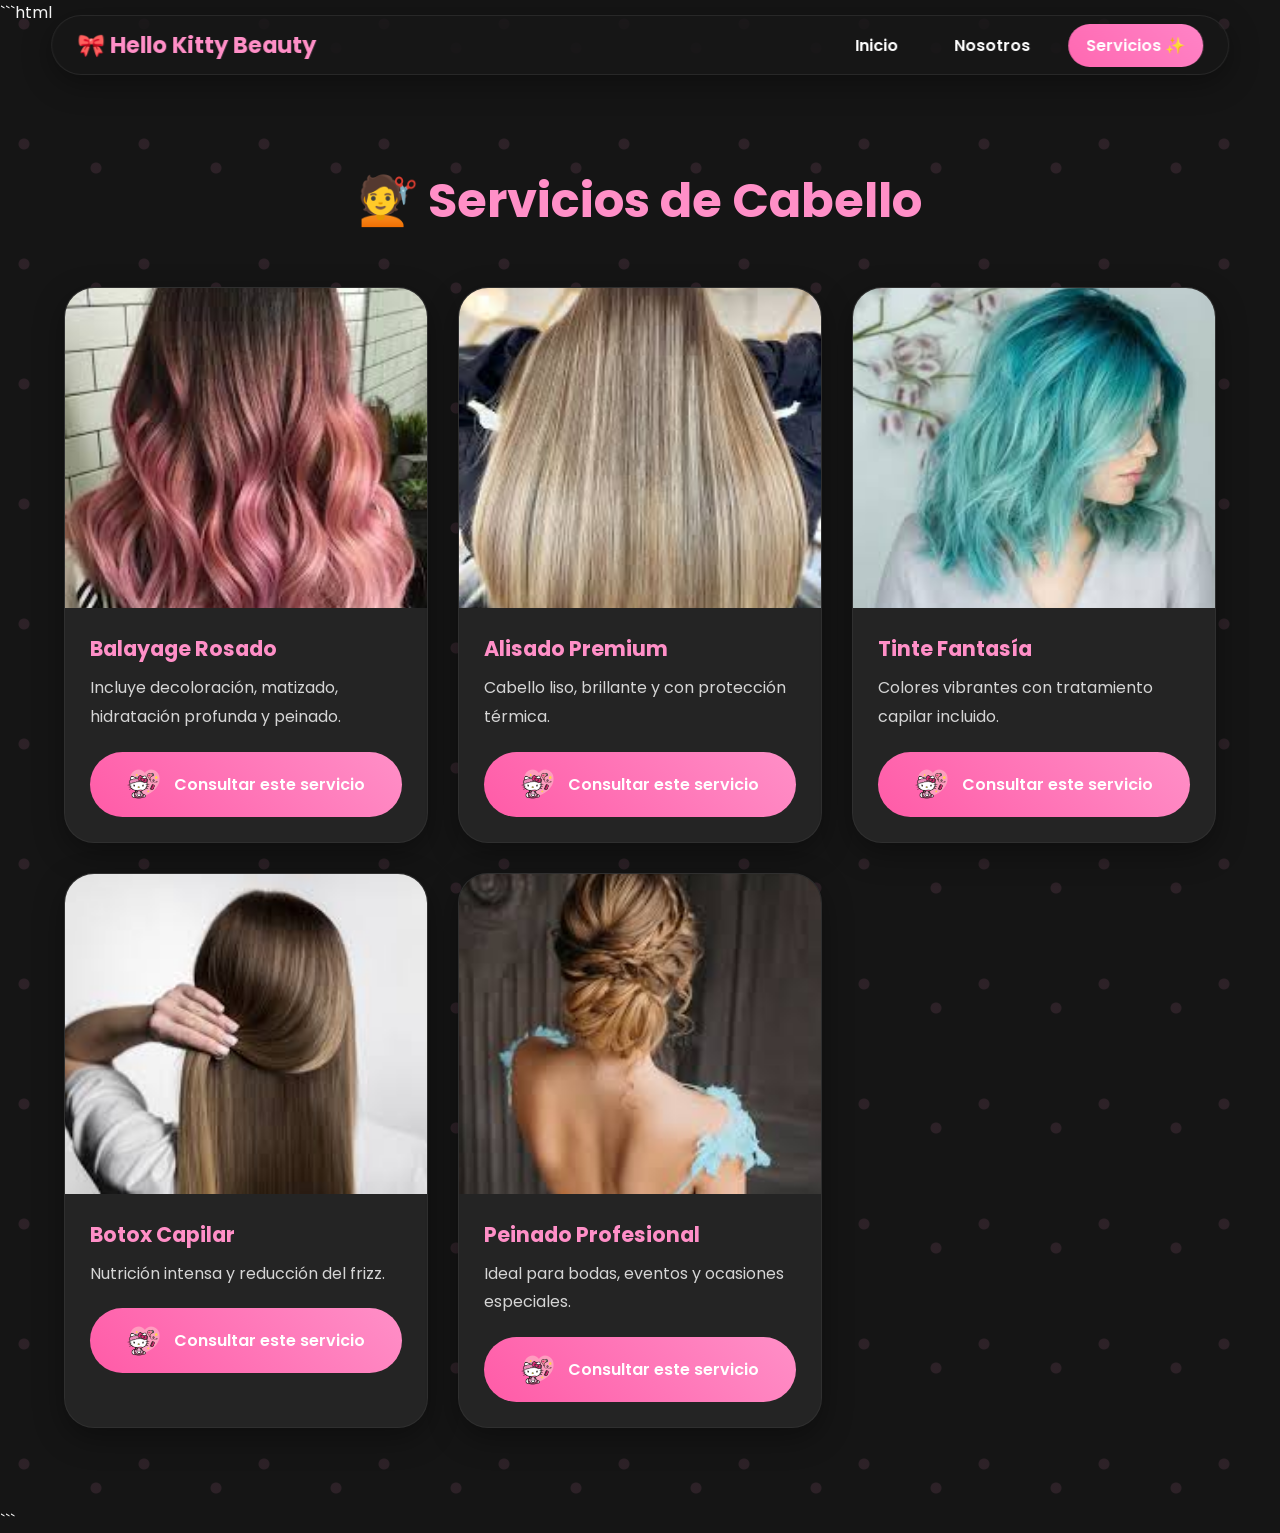
==== cabello.html @ 28733e9c "Add files via upload" ====
```html
<!DOCTYPE html>
<html lang="es">

<head>
<meta charset="UTF-8">
<meta name="viewport" content="width=device-width, initial-scale=1.0">

<title>Cabello | Hello Kitty Beauty</title>

<link rel="stylesheet" href="style.css">

<link href="https://fonts.googleapis.com/css2?family=Poppins:wght@300;400;500;600;700&display=swap" rel="stylesheet">
</head>

<body>
<!-- HEADER -->

<header>

<div class="logo">
🎀 Hello Kitty Beauty
</div>

<button class="menu-btn">
☰
</button>

<nav>

<ul class="menu">

<li>
<a href="index.html">Inicio</a>
</li>

<li>
<a href="nosotros.html">Nosotros</a>
</li>

<li class="dropdown">

<a href="#" class="servicios-btn">
Servicios ✨
</a>

<ul class="submenu">

<li><a href="cabello.html">💇 Cabello</a></li>

<li><a href="cejas.html">👁️ Cejas</a></li>

<li><a href="pestanas.html">✨ Pestañas</a></li>

<li><a href="manicure.html">💅 Manicure</a></li>

<li><a href="pedicure.html">🦶 Pedicure</a></li>

</ul>

</li>

</ul>

</nav>

</header>

<section class="servicios-page">

<h1>💇 Servicios de Cabello</h1>

<div class="servicios-grid">

<div class="service-card">

<img src="img/cabello1.jpg">

<div class="service-info">

<h3>Balayage Rosado</h3>

<p>
Incluye decoloración, matizado,
hidratación profunda y peinado.
</p>

<a href="https://wa.me/50361207787?text=Hola,%20quiero%20información%20sobre%20Balayage%20Rosado,%20por%20favor."
class="btn-whatsapp">

<img src="img/kitty-icon.png">

Consultar este servicio

</a>

</div>

</div>

<div class="service-card">

<img src="img/cabello2.jpg">

<div class="service-info">

<h3>Alisado Premium</h3>

<p>
Cabello liso, brillante y con
protección térmica.
</p>

<a href="https://wa.me/50361207787?text=Hola,%20quiero%20información%20sobre%20este%20servicio,%20por%20favor."
class="btn-whatsapp">

<img src="img/kitty-icon.png">

Consultar este servicio

</a>

</div>

</div>

<div class="service-card">

<img src="img/cabello3.jpg">

<div class="service-info">

<h3>Tinte Fantasía</h3>

<p>
Colores vibrantes con tratamiento
capilar incluido.
</p>

<a href="https://wa.me/50361207787?text=Hola,%20quiero%20información%20sobre%20este%20servicio,%20por%20favor."
class="btn-whatsapp">

<img src="img/kitty-icon.png">

Consultar este servicio

</a>

</div>

</div>

<div class="service-card">

<img src="img/cabello4.jpg">

<div class="service-info">

<h3>Botox Capilar</h3>

<p>
Nutrición intensa y reducción
del frizz.
</p>

<a href="https://wa.me/50361207787?text=Hola,%20quiero%20información%20sobre%20este%20servicio,%20por%20favor."
class="btn-whatsapp">

<img src="img/kitty-icon.png">

Consultar este servicio

</a>

</div>

</div>

<div class="service-card">

<img src="img/cabello5.jpg">

<div class="service-info">

<h3>Peinado Profesional</h3>

<p>
Ideal para bodas, eventos y
ocasiones especiales.
</p>

<a href="https://wa.me/50361207787?text=Hola,%20quiero%20información%20sobre%20este%20servicio,%20por%20favor."
class="btn-whatsapp">

<img src="img/kitty-icon.png">

Consultar este servicio

</a>

</div>

</div>

</div>

</section>
<script src="script.js"></script>

</body>
</html>
```
---- style.css ----
*{
margin:0;
padding:0;
box-sizing:border-box;
font-family:'Poppins',sans-serif;
}

html{
scroll-behavior:smooth;
}

body{
background:#151515;
color:#f5f5f5;
cursor:url('img/kitty-cursor.png'),auto;
background-image:
radial-gradient(circle at 20% 20%, rgba(255,143,199,.10) 5px, transparent 6px),
radial-gradient(circle at 80% 40%, rgba(255,143,199,.10) 5px, transparent 6px);
background-size:120px 120px;
overflow-x:hidden;
}

/* LOADER */

#loader{
position:fixed;
inset:0;
background:#151515;
display:flex;
flex-direction:column;
justify-content:center;
align-items:center;
z-index:99999;
}

#loader img{
width:250px;
max-width:80%;
}

#loader h2{
margin-top:15px;
color:#ff8fc7;
}

/* HEADER */

header{
position:fixed;
top:15px;
left:50%;
transform:translateX(-50%);
width:92%;
max-width:1200px;
padding:12px 25px;
border-radius:60px;
display:flex;
justify-content:space-between;
align-items:center;
background:rgba(25,25,25,.55);
backdrop-filter:blur(25px);
-webkit-backdrop-filter:blur(25px);
border:1px solid rgba(255,255,255,.08);
box-shadow:0 8px 30px rgba(0,0,0,.35);
z-index:1000;
}

.logo{
font-size:1.4rem;
font-weight:700;
color:#ff8fc7;
}

.menu{
display:flex;
align-items:center;
gap:20px;
list-style:none;
}

.menu li{
position:relative;
}

.menu a{
text-decoration:none;
color:#fff;
padding:10px 18px;
border-radius:30px;
font-weight:600;
transition:.3s;
}

.menu a:hover{
background:#ff5ba7;
}

/* BOTON SERVICIOS */

.servicios-btn{
background:linear-gradient(45deg,#ff5ba7,#ff84c7,#ffb3d9);
background-size:300% 300%;
animation:kittyColor 6s infinite;
color:white !important;
}

@keyframes kittyColor{
0%{background-position:0% 50%;}
50%{background-position:100% 50%;}
100%{background-position:0% 50%;}
}

/* SUBMENU */

.submenu{
position:absolute;
top:55px;
left:0;
width:220px;
background:#242424;
border-radius:20px;
padding:10px;
list-style:none;
box-shadow:0 10px 30px rgba(0,0,0,.3);
opacity:0;
visibility:hidden;
transform:translateY(15px);
transition:.3s;
}

.dropdown:hover .submenu{
opacity:1;
visibility:visible;
transform:translateY(0);
}

.submenu a{
display:block;
}

/* HERO */

.hero{
min-height:85vh;
padding-top:120px;
display:flex;
flex-direction:column;
justify-content:center;
align-items:center;
text-align:center;
background:linear-gradient(to bottom,#2a1c26,#151515);
}

.hero h1{
font-size:4rem;
color:#ff8fc7;
}

.hero p{
margin-top:15px;
color:#ddd;
}
.fire-title{

position:relative;

font-size:4rem;

font-weight:700;

color:#ffd7ea;

text-shadow:
0 0 10px #ff8fc7,
0 0 20px #ff8fc7,
0 0 40px #ff5ba7;

z-index:2;

}

.fire-title{

font-size:4rem;
font-weight:700;

background:
linear-gradient(
180deg,
#ff2f8d 0%,
#ff4fa3 15%,
#ff73ba 30%,
#ffd6eb 45%,
#ff73ba 60%,
#ff4fa3 80%,
#ff2f8d 100%
);

background-size:100% 400%;

-webkit-background-clip:text;
background-clip:text;

-webkit-text-fill-color:transparent;

animation:fireText 2.5s linear infinite;

text-shadow:
0 0 8px rgba(255,143,199,.25);

}
@keyframes fireText{

0%{
background-position:center 100%;
}

100%{
background-position:center 0%;
}

}

/* CARRUSEL */

.slider{
width:95%;
max-width:1400px;
margin:40px auto;
overflow:hidden;
border-radius:30px;
position:relative;
border:2px solid rgba(255,143,199,.2);
box-shadow:0 10px 30px rgba(0,0,0,.4);
}

.slider::before{
content:"🎀";
position:absolute;
top:15px;
right:20px;
font-size:35px;
z-index:5;
animation:floatBow 3s infinite ease-in-out;
}

.slides{
display:flex;
animation:slide 20s infinite;
}

.slide{
min-width:100%;
}

.slide img{
width:100%;
height:600px;
object-fit:cover;
display:block;
}

@keyframes slide{
0%,20%{transform:translateX(0);}
25%,45%{transform:translateX(-100%);}
50%,70%{transform:translateX(-200%);}
75%,95%{transform:translateX(-300%);}
100%{transform:translateX(0);}
}

@keyframes floatBow{
50%{transform:translateY(-8px);}
}

/* CARDS */

.categorias{
padding:60px 5%;
display:grid;
grid-template-columns:repeat(auto-fit,minmax(260px,1fr));
gap:25px;
}

.card{
background:#242424;
border-radius:25px;
overflow:hidden;
text-decoration:none;
box-shadow:0 5px 20px rgba(0,0,0,.3);
transition:.35s;
position:relative;
}

.card:hover{
transform:translateY(-10px) scale(1.03);
box-shadow:0 10px 35px rgba(255,91,167,.25);
}

.card img{
width:100%;
height:260px;
object-fit:cover;
}

.card-info{
padding:18px;
}

.card-info h3{
color:#ff8fc7;
margin-bottom:8px;
}

.card-info p{
color:#cfcfcf;
font-size:.95rem;
line-height:1.5;
}

/* TITULOS */

section h2{
text-align:center;
margin:50px 0 20px;
font-size:2rem;
color:#ff8fc7;
}

/* GALERIA */

.pinterest{
column-count:4;
column-gap:15px;
padding:30px;
}

.pinterest img{
width:100%;
margin-bottom:15px;
border-radius:20px;
transition:.3s;
cursor:pointer;
}

.pinterest img:hover{
transform:scale(1.03);
}

/* MODAL */

.modal{
position:fixed;
inset:0;
background:rgba(0,0,0,.75);
backdrop-filter:blur(12px);
display:none;
justify-content:center;
align-items:center;
padding:20px;
z-index:99999;
}

.modal.active{
display:flex;
}

.modal-content{
position:relative;
background:#242424;
max-width:700px;
width:100%;
border-radius:25px;
overflow:hidden;
text-align:center;
}

.modal-content img{
width:100%;
max-height:500px;
object-fit:cover;
}

.modal-content h2{
padding:20px 20px 10px;
color:#ff8fc7;
}

.modal-content p{
padding:0 20px 25px;
color:#ddd;
}

.close-modal{
position:absolute;
top:10px;
right:20px;
font-size:40px;
color:white;
cursor:pointer;
}
#modalPrice{

font-size:2rem;

color:#ff8fc7;

margin-bottom:20px;

font-weight:700;

}
.modal-btn{

display:flex;

justify-content:center;
align-items:center;

gap:10px;

width:90%;

margin:0 auto 25px;

padding:15px;

border-radius:50px;

text-decoration:none;

background:
linear-gradient(
45deg,
#ff5ba7,
#ff8fc7
);

color:white;

font-weight:600;

transition:.4s;

}

.modal-btn:hover{

transform:scale(1.03);

box-shadow:
0 0 25px rgba(255,143,199,.4);

}

.modal-btn img{

width:35px;
height:35px;

object-fit:contain;

}

/* WHATSAPP */

.whatsapp{
position:fixed;
right:25px;
bottom:25px;
width:65px;
height:65px;
background:#25D366;
display:flex;
justify-content:center;
align-items:center;
border-radius:50%;
font-size:30px;
text-decoration:none;
z-index:999;
}

/* FLORES Y CORAZONES */

.sakura{
position:fixed;
top:-20px;
width:18px;
height:18px;
background:#ffcce6;
border-radius:60% 40% 60% 40%;
pointer-events:none;
animation:sakuraFall linear infinite;
}

@keyframes sakuraFall{
to{
transform:translateY(110vh) rotate(360deg);
}
}

.heart{
position:fixed;
bottom:-30px;
pointer-events:none;
animation:floatHeart 8s linear forwards;
}

@keyframes floatHeart{
to{
transform:translateY(-110vh);
opacity:0;
}
}

/* MENU MOVIL */

.menu-btn{
display:none;
background:none;
border:none;
font-size:30px;
color:#ff8fc7;
cursor:pointer;
}

/* RESPONSIVE */

@media(max-width:991px){
.hero h1{font-size:2.8rem;}
.pinterest{column-count:3;}
.slide img{height:420px;}
}

@media(max-width:768px){

.menu-btn{
display:block;
}

nav{
display:none;
width:100%;
}

nav.active{
display:block;
}

.menu{
flex-direction:column;
margin-top:15px;
}

.submenu{
position:relative;
top:auto;
opacity:1;
visibility:visible;
transform:none;
display:none;
width:100%;
}

.dropdown:hover .submenu{
display:block;
}

.hero h1{
font-size:2rem;
}

.slide img{
height:280px;
}

.pinterest{
column-count:2;
}

.categorias{
grid-template-columns:1fr;
}
}

@media(max-width:480px){

.hero h1{
font-size:1.6rem;
}

.slide img{
height:220px;
}

.pinterest{
column-count:1;
padding:15px;
}
}
/* ==========================
   NOSOTROS
========================== */

#nosotros{
font-family:'Poppins',sans-serif;

padding:140px 20px 80px;

display:flex;
justify-content:center;
align-items:center;

scroll-margin-top:120px;

}

.about-card{

width:100%;
max-width:1100px;

display:grid;
grid-template-columns:350px 1fr;

gap:50px;

align-items:center;

padding:50px;

background:rgba(255,255,255,.05);

backdrop-filter:blur(20px);
-webkit-backdrop-filter:blur(20px);

border-radius:35px;

border:1px solid rgba(255,255,255,.08);

box-shadow:
0 15px 40px rgba(0,0,0,.35),
0 0 40px rgba(255,143,199,.08);

position:relative;

overflow:hidden;

}

/* brillo decorativo */

.about-card::before{

content:"";

position:absolute;

top:-100px;
right:-100px;

width:250px;
height:250px;

border-radius:50%;

background:
rgba(255,143,199,.08);

filter:blur(30px);

}

/* FOTO */

.about-img{

display:flex;
justify-content:center;
align-items:center;

}

.about-img img{

width:100%;
max-width:320px;

height:320px;

object-fit:cover;

border-radius:30px;

border:3px solid #ff8fc7;

box-shadow:
0 0 30px rgba(255,143,199,.25);

transition:.4s;

}

.about-img img:hover{

transform:scale(1.04);

box-shadow:
0 0 40px rgba(255,143,199,.45);

}

/* TEXTO */

.about-content{

position:relative;
z-index:2;

}

.about-content h2{

color:#ff8fc7;

font-size:2.8rem;

margin-bottom:20px;

}

.about-content p{

line-height:1.9;

color:#dcdcdc;

margin-bottom:18px;

font-size:1rem;

}

/* TABLET */

@media(max-width:900px){

.about-card{

grid-template-columns:1fr;

text-align:center;

padding:40px 30px;

}

.about-img img{

max-width:280px;
height:280px;

}

.about-content h2{

font-size:2.2rem;

}

}

/* TELEFONO */

@media(max-width:600px){

#nosotros{

padding:120px 15px 60px;

}

.about-card{

padding:30px 20px;

gap:25px;

}

.about-img img{

max-width:220px;
height:220px;

}

.about-content h2{

font-size:1.8rem;

}

.about-content p{

font-size:.95rem;

line-height:1.7;

}

}
/* ====================================
PAGINAS DE SERVICIOS
Cabello - Cejas - Pestañas
Manicure - Pedicure
==================================== */

.servicios-page{

padding:140px 5% 80px;

}

.servicios-page h1{

text-align:center;

font-size:3rem;

color:#ff8fc7;

margin-bottom:50px;

}

.servicios-grid{

display:grid;

grid-template-columns:
repeat(auto-fit,minmax(320px,1fr));

gap:30px;

}

/* TARJETAS */

.service-card{

background:#242424;

border-radius:30px;

overflow:hidden;

border:1px solid rgba(255,255,255,.05);

box-shadow:
0 10px 30px rgba(0,0,0,.35);

transition:.4s;

}

.service-card:hover{

transform:
translateY(-10px);

box-shadow:
0 15px 40px rgba(255,143,199,.15);

}

.service-card img{

width:100%;

height:320px;

object-fit:cover;

display:block;

}

/* INFO */

.service-info{

padding:25px;

}

.service-info h3{

color:#ff8fc7;

font-size:1.3rem;

margin-bottom:10px;

}

.service-info p{

color:#d5d5d5;

line-height:1.8;

margin-bottom:20px;

}

/* BOTON */

.btn-whatsapp{

display:flex;

justify-content:center;
align-items:center;

gap:12px;

padding:15px;

border-radius:50px;

text-decoration:none;

font-weight:600;

background:
linear-gradient(
45deg,
#ff5ba7,
#ff8fc7
);

color:white;

transition:.4s;

}

.btn-whatsapp:hover{

transform:scale(1.04);

box-shadow:
0 0 25px rgba(255,143,199,.4);

}

/* IMAGEN HELLO KITTY */

.btn-whatsapp img{

width:35px;
height:35px;

object-fit:contain;

transition:.4s;

}

.btn-whatsapp:hover img{

transform:
rotate(10deg)
scale(1.15);

}

/* EFECTO BRILLO */

.service-card::before{

content:"";

position:absolute;

top:0;
left:-100%;

width:50%;
height:100%;

background:
linear-gradient(
90deg,
transparent,
rgba(255,255,255,.15),
transparent
);

transition:.8s;

}

.service-card{

position:relative;

}

.service-card:hover::before{

left:150%;

}

/* RESPONSIVE */

@media(max-width:900px){

.servicios-page h1{

font-size:2.3rem;

}

}

@media(max-width:768px){

.servicios-grid{

grid-template-columns:1fr;

}

.service-card img{

height:280px;

}

}

@media(max-width:480px){

.servicios-page{

padding:120px 15px 60px;

}

.servicios-page h1{

font-size:1.8rem;

}

.service-card img{

height:240px;

}

.service-info{

padding:20px;

}

}
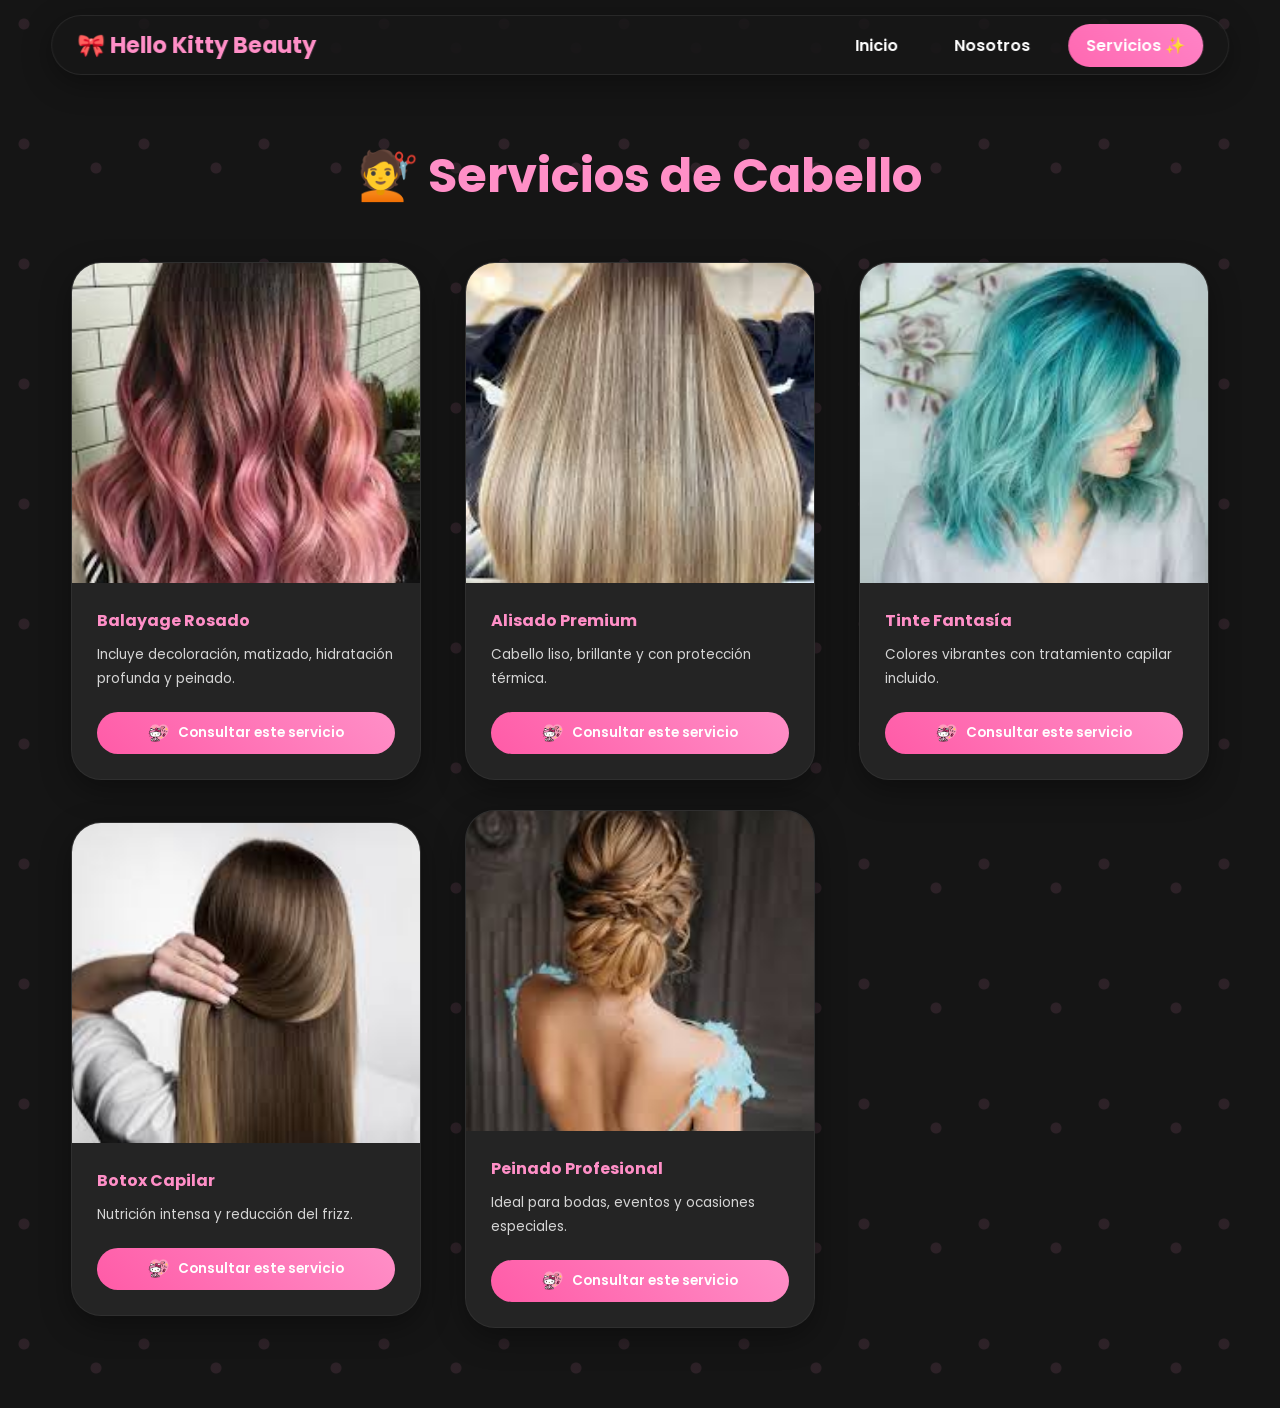
==== commit 86ce76c7: "Update cabello.html" ====
--- a/cabello.html
+++ b/cabello.html
@@ -1,4 +1,3 @@
-```html
 <!DOCTYPE html>
 <html lang="es">
 
@@ -209,4 +208,3 @@
 
 </body>
 </html>
-```
--- a/style.css
+++ b/style.css
@@ -95,6 +95,124 @@
 background:#ff5ba7;
 }
 
+@media(max-width:768px){
+
+header{
+
+width:95%;
+padding:10px 18px;
+
+border-radius:30px;
+
+display:flex;
+justify-content:space-between;
+align-items:center;
+
+}
+
+.logo{
+
+font-size:16px;
+
+}
+
+.menu-btn{
+
+display:block;
+
+font-size:24px;
+
+color:#ff8fc7;
+
+background:none;
+border:none;
+
+}
+
+nav{
+
+display:none;
+
+width:100%;
+
+margin-top:10px;
+
+}
+
+nav.active{
+
+display:block;
+
+}
+
+.menu{
+
+display:flex;
+flex-direction:column;
+
+gap:8px;
+
+width:100%;
+
+}
+
+.menu li{
+
+width:100%;
+
+}
+
+.menu a{
+
+display:block;
+
+width:100%;
+
+padding:10px 15px;
+
+font-size:.9rem;
+
+text-align:center;
+
+border-radius:15px;
+
+}
+
+.submenu{
+
+position:relative;
+
+top:auto;
+left:auto;
+
+width:100%;
+
+margin-top:5px;
+
+background:#1f1f1f;
+
+border-radius:15px;
+
+display:none;
+
+}
+
+.dropdown:hover .submenu{
+
+display:block;
+
+}
+
+.submenu a{
+
+padding:8px 12px;
+
+font-size:.85rem;
+
+}
+
+}
+
 /* BOTON SERVICIOS */
 
 .servicios-btn{
@@ -161,7 +279,7 @@
 color:#ddd;
 }
 .fire-title{
-
+text-align:center;
 position:relative;
 
 font-size:4rem;
@@ -1025,6 +1143,7 @@
 
 }
 
+
 @media(max-width:768px){
 
 .servicios-grid{
@@ -1040,6 +1159,42 @@
 }
 
 }
+.btn-whatsapp{
+
+padding:10px 15px;
+
+font-size:.85rem;
+
+gap:8px;
+
+}
+
+.btn-whatsapp img{
+
+width:22px;
+height:22px;
+
+}
+.service-card{
+
+max-width:350px;
+
+margin:auto;
+
+}
+
+.service-info h3{
+
+font-size:1rem;
+
+}
+
+.service-info p{
+
+font-size:.85rem;
+
+}
+
 
 @media(max-width:480px){
 
